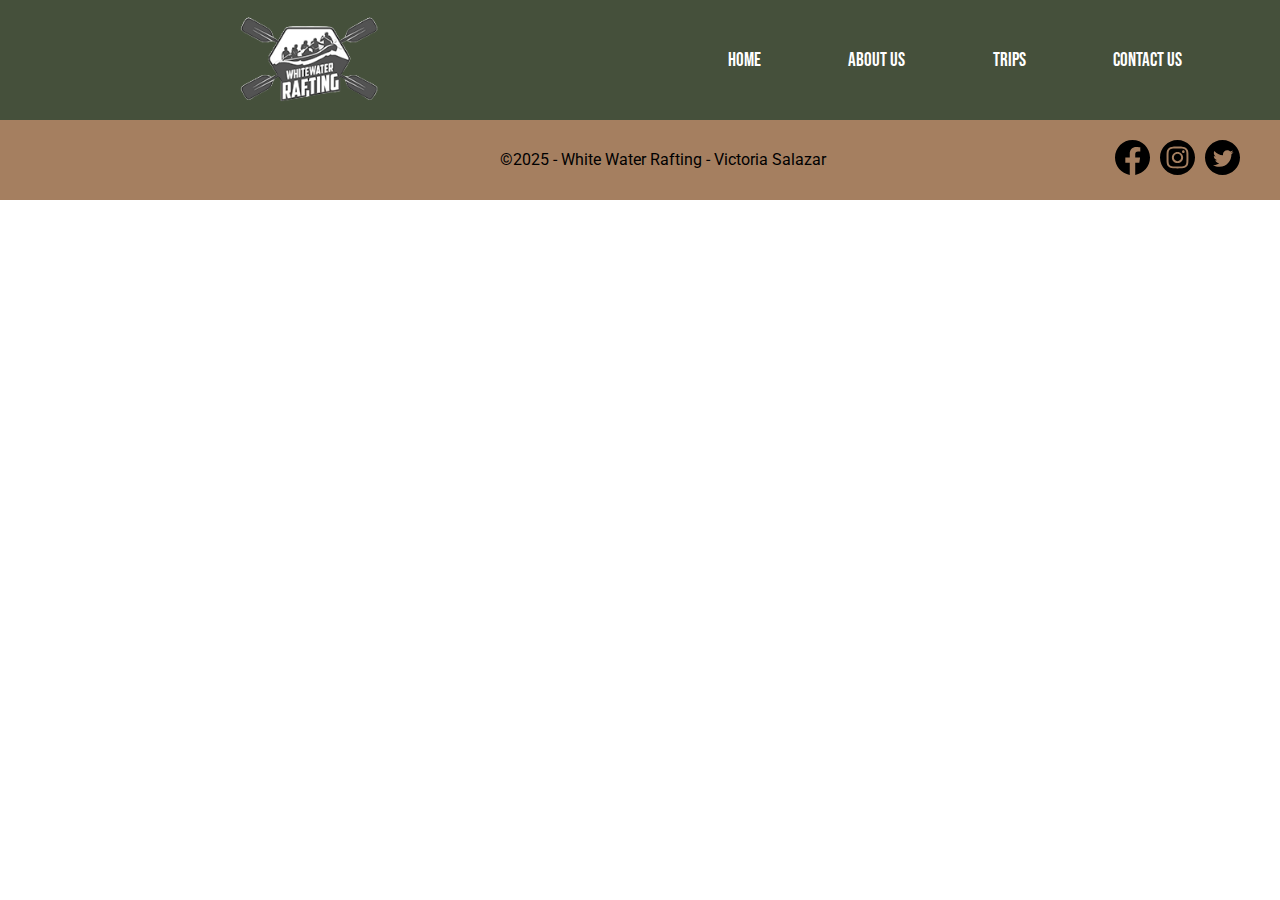
==== wwr/index.html @ c5a94039 "Correct contact page" ====
<!DOCTYPE html>
<html lang="en">
<head>
    <meta charset="UTF-8">
    <meta name="viewport" content="width=device-width, initial-scale=1.0">
    <title>About us - White Water Rafting</title>
    <meta name="description" content="wwr About Us Page">
    <meta name="author" content="Victoria Salazar">
    <link rel="preconnect" href="https://fonts.googleapis.com">
    <link rel="preconnect" href="https://fonts.gstatic.com" crossorigin>
    <link href="https://fonts.googleapis.com/css2?family=Bebas+Neue&family=Roboto:ital,wght@0,100..900;1,100..900&display=swap" rel="stylesheet">
    <link rel="stylesheet" href="styles/rafting.css">
</head>

<body>
    <header>
        <img src="images/logo.png" alt="Logo" width="100">
        <nav>
            <a href="index.html">Home</a>
            <a href="about.html">About Us</a>
            <a href="trips.html">Trips</a>
            <a href="contact.html">Contact Us</a>
        </nav>
    </header>

    <main>
    </main>
</main>
<footer>
    <p>&copy;2025 - White Water Rafting - Victoria Salazar</p>
    <nav class="sociallinks">
        <a href="https://facebook.com">
            <img src="images/facebook-icon.svg" alt="Facebook" width="30">
        </a>
        <a href="https://instagram.com">
            <img src="images/ig-icon.svg" alt="Instagram" width="30">
        </a>
        <a href="https://twitter.com">
            <img src="images/twitter-icon.svg" alt="Twitter" width="30">
        </a>
    </nav>
</footer>
</body>

</html>
---- wwr/styles/rafting.css ----
:root {
        --primary-color: #3B0D11;
        --secondary-color: #45503B;
        --accent1-color: #FFFFFF;
        --accent2-color: #A57F60; 
        --font-title: 'Bebas Neue', sans-serif;
        --font-text: 'Roboto', sans-serif;
}

* {
    margin: 0;
    padding: 0;
    box-sizing: border-box;
}

header {
    display: grid;
	grid-template-columns: 1fr 1fr;
	align-items: center;
	padding: 10px ;
    background-color: var(--secondary-color);
}

header img {
    height: 100px;
    width: auto;
    justify-self: start;
    margin-left: 220px;
}

header nav {
    display: flex;
    justify-content: space-evenly;
    align-items: center;
}

nav a {
    text-decoration: none;      
    color: var(--accent1-color);
    font-size: 120%;
    font-family: var(--font-title);
}

h1 {
    color: var(--accent1-color);
    padding-left: 1rem;
    margin-top: 1rem;
    font-family: var(--font-title);
}

h2 {
    color: var(--primary-color);
    font-family:var(--font-title) ;
    font-size: 2.3rem;
    text-align: center;
    margin-top: 3rem;
}

p {
    /* padding: 0; */
    margin-top: 10px;
    font-family: var(--font-text);
    font-size: 1.1rem;
    line-height: 1.6;
}

.hero {
    position: relative;
    text-align: center;
}
  
.hero img {
    display: block;
    width: 100%;
    height: auto;
}
  
.hero h1 {
    position: absolute;
    top: 15%;
    left: 50%;
    transform: translateX(-50%);
    color: var(--accent1-color);
    font-size: 4.5rem;
    z-index: 2;
    padding: 10px 20px;
}
  
.hero article {
    position: absolute;
    bottom: 10%;
    left: 50%;
    transform: translateX(-50%);
    max-width: 700px;
    background-color: rgba(0, 0, 0, 0.5);
    padding: 20px;
    color: var(--accent1-color);
    z-index: 1;
    display: flex;
    gap: 20px;
    align-items: center;
}
  
.hero article img {
    /* float: right; 
    margin-left: 20px;
    width: 250px;
    height: auto; */
    width: 250px;
    height: auto;
    border-radius: 8px;
}
  
.hero article p {
    text-align: left;
    font-size: 1rem; 
    line-height: 1.6;
    opacity: 0.9;
}

.history {
    display: grid;
    grid-template-columns: 1fr auto 1fr;
    gap: 30px;
    max-width: 1300px;
    margin: 0 auto;
    padding: 20px 20px;
}
  
.history img {
    width: 380px;
    height: auto;
    display: block;
    margin: 0 auto;
}
  
.history p {
    max-width: 500px;
    text-align: left;
    line-height: 1.5;
}
    
.gallery {
    display: flex;
    flex-wrap: wrap;
    justify-content: space-between;
    margin-top: 30px;
    margin-right: 30PX;
    margin-bottom: 50PX;
}

.gallery figure {
    width: 200px;
    height: auto;
    text-align: center;
}

figure {
    font-family: var(--font-text);
}

.gallery img {
    max-width: 100%;
    width: 200px;
    height: auto;
}

footer {
    display: flex;
    justify-content: space-between;
    align-items: center;
    flex-wrap: wrap;
    padding: 20px 40px;
    background-color: var(--accent2-color);
    font-family: var(--font-text);
}
  
footer nav {
    display: flex;
    gap: 15px;
}
  
footer nav a {
    color: inherit;
    text-decoration: none;
    font-size: 0.95rem;
}
  
footer p {
    margin: 0;
    text-align: center;
    flex: 1;
    font-size: 1rem;
    padding-left: 170px;
}
  
.sociallinks {
    display: flex;
    align-items: center;
    gap: 10px;
}
  
.sociallinks a {
    text-decoration: none;
}
  
.sociallinks img {
    width: 35px;
    height: auto;
}

.wireframe a {
  color: black;
  text-decoration: none;
  font-size: 1rem;
  font-weight: bold;
}
  
section {
    margin-left: 70px;
}

.contact-us {
    text-align: center;
    margin-top: 6rem;
    font-size: 3rem;
}
  
.contact-us h1 {
    font-size: 3rem;
    margin-bottom: 20px;
    color:var(--primary-color);
}
  
.contact-us p {
    margin: 10px 0;
    font-size: 1.1rem;
    line-height: 1.6;
}
  
.map {
    display: flex;
    justify-content: center;
    padding: 20px;
}
  
.map iframe {
    width: 100%;
    max-width: 700px;
    height: 400px;
    border: none;
}

section.profiles {
    padding: 40px 20px;
    max-width: 1200px;
    margin: 0 auto;
    text-align: center;
}
  
section.profiles h2 {
    margin-bottom: 40px;
}
  
.employee-grid {
    display: grid;
    grid-template-columns: repeat(auto-fit, minmax(200px, 1fr));
    gap: 40px;
}
  
.employee {
    padding: 20px;
    border-radius: 10px;
    box-shadow: 0 4px 8px rgba(0,0,0,0.1);
    margin-bottom: 60px;
}
  
.employee img {
    width: 100%;
    height: auto;
    border-radius: 50%;
    max-width: 130px;
    margin-bottom: 15px;
}
  
.employee figcaption {
    font-weight: bold;
    font-size: 1.1rem;
    margin-bottom: 5px;
}
 
form {
    background-color: var(--accent1-color);
    padding: 30px;
    max-width: 600px;
    margin: 0 auto;
    border-radius: 12px;
    box-shadow: 0 4px 10px rgba(0, 0, 0, 0.1);
    margin-bottom: 80px;
    align-content: center;
}
  
form h2 {
    text-align: center;
    margin-bottom: 25px;
}
  
label {
    display: block;
    margin-top: 30px;
    font-weight: bold;
    font-family: var(--font-text);
}
  
input[type="text"],
input[type="email"],
textarea {
    width: 100%;
    padding: 10px;
    margin-top: 8px;
    border: 1px solid #ccc;
    border-radius: 4px;
    font-size: 1rem;
}

.radio-group {
    margin-top: 10px;
}
  
.radio-group label {
    display: block;
    font-weight: normal;
    margin-bottom: 5px;
}
  
.checkbox {
    margin-top: 20px;
}
  
button[type="submit"] {
    display: block;
    margin-top: 30px;
    padding: 12px 25px;
    background-color:var(--primary-color);
    color: var(--accent1-color);
    font-size: 1rem;
    border: none;
    border-radius: 5px;
    cursor: pointer;
    width: 100%;
}
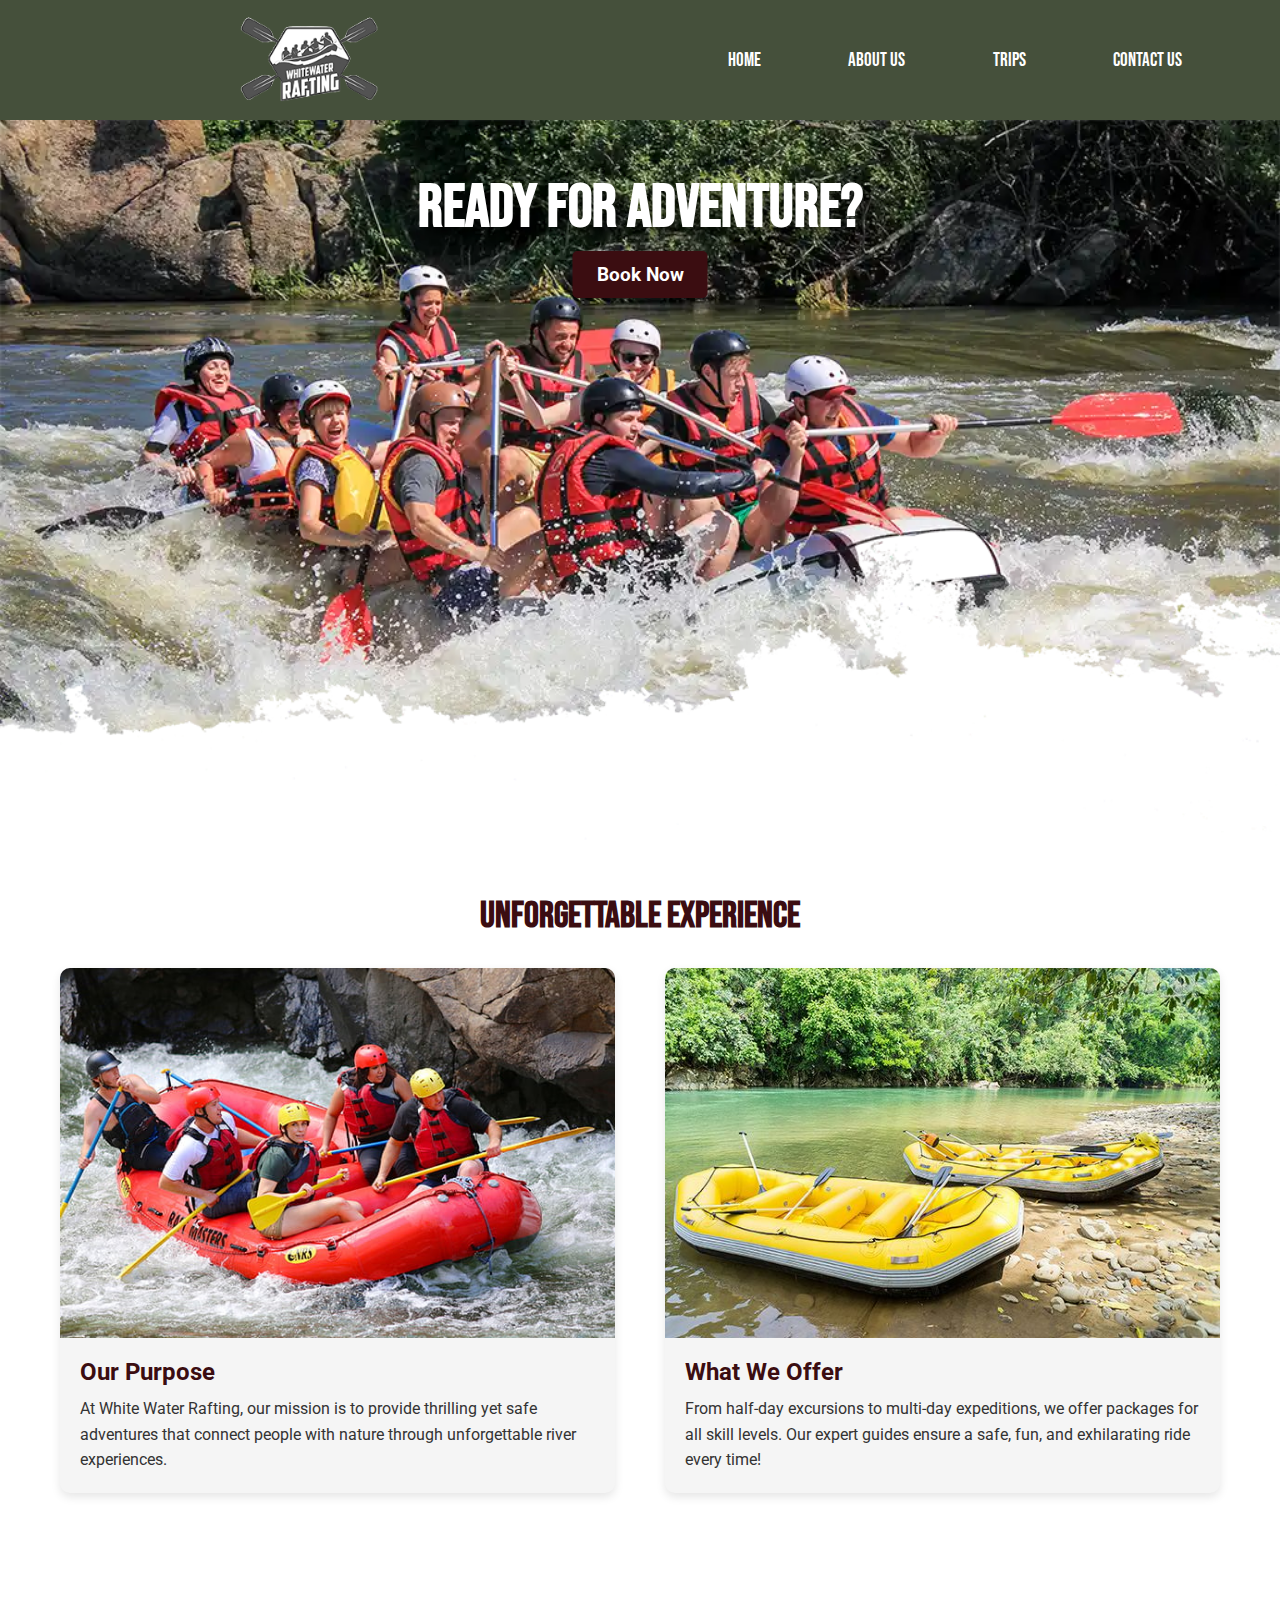
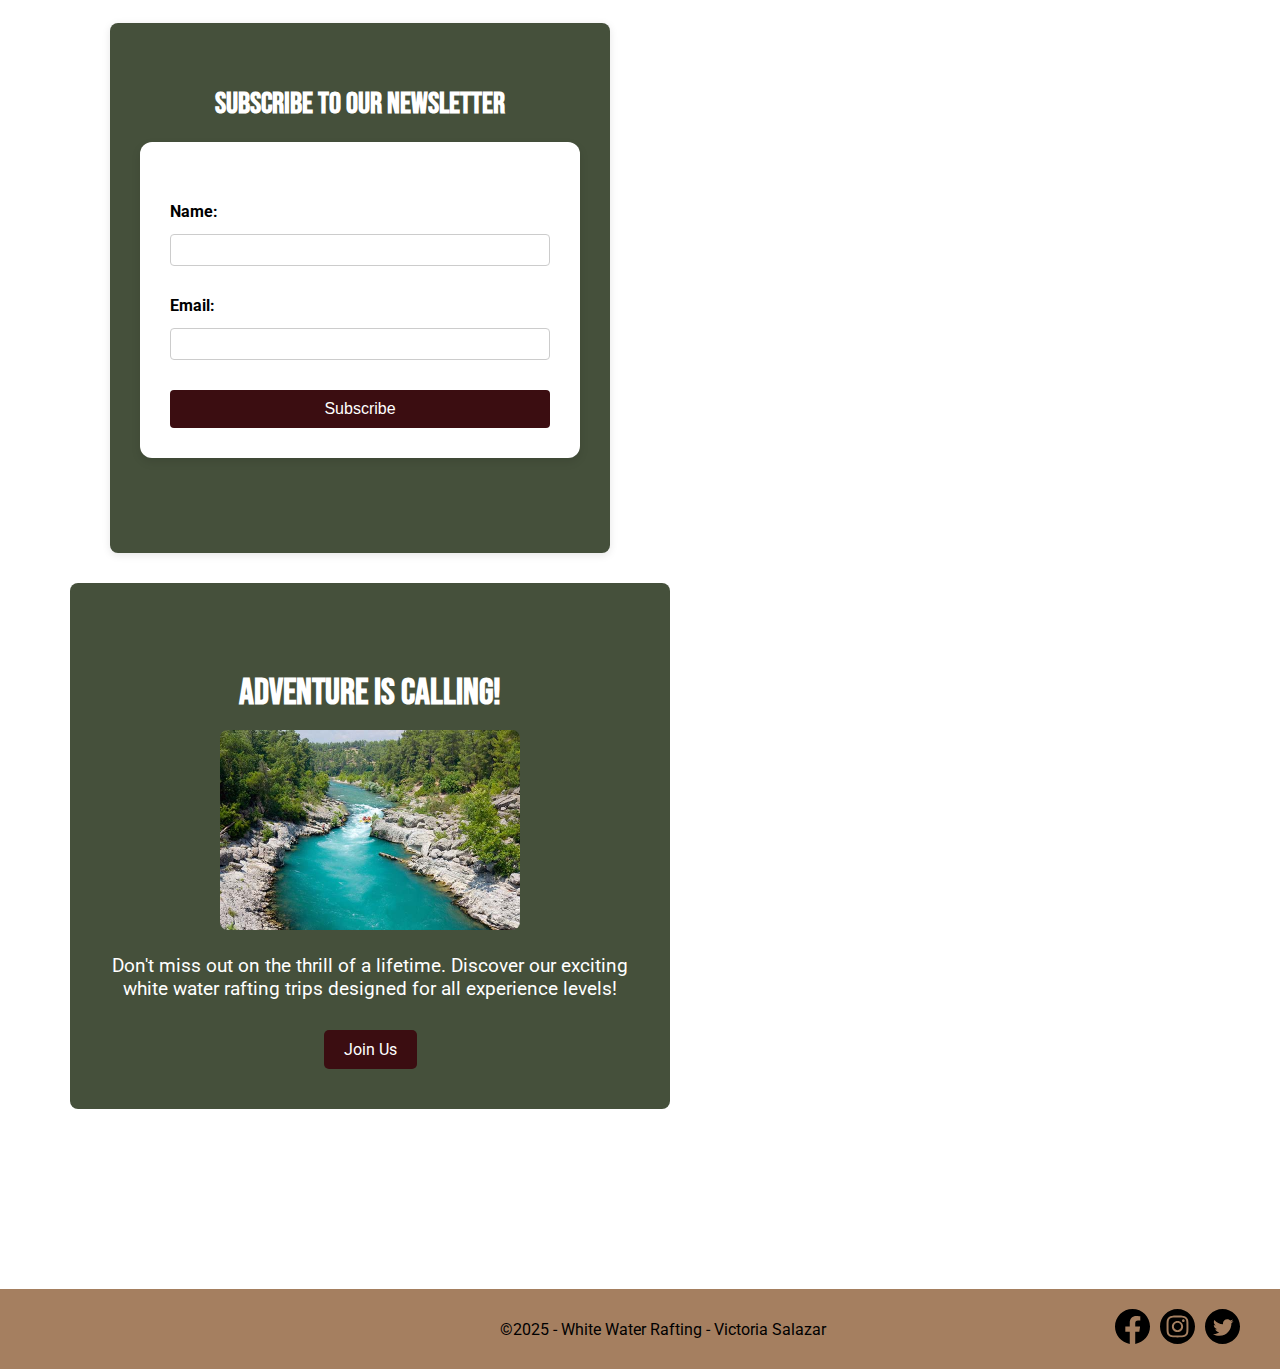
==== commit df2f1789: "updated Home Page" ====
--- a/wwr/index.html
+++ b/wwr/index.html
@@ -3,8 +3,8 @@
 <head>
     <meta charset="UTF-8">
     <meta name="viewport" content="width=device-width, initial-scale=1.0">
-    <title>About us - White Water Rafting</title>
-    <meta name="description" content="wwr About Us Page">
+    <title>Home Page - White Water Rafting</title>
+    <meta name="description" content="wwr Home Page">
     <meta name="author" content="Victoria Salazar">
     <link rel="preconnect" href="https://fonts.googleapis.com">
     <link rel="preconnect" href="https://fonts.gstatic.com" crossorigin>
@@ -24,22 +24,66 @@
     </header>
 
     <main>
+        <div class="hero-home">
+            <img src="images/banner-home.webp" alt="banner">
+            <h1>Ready for Adventure?</h1>
+            <a href="trips.html" class="book-now-btn">Book Now</a>
+        </div>
+
+        <h2>unforgettable Experience</h2>
+        <section class="about-grid">
+            <div class="grid-item">
+              <img src="images/adventure-home.jpg" alt="Rafting mission image">
+              <div class="content">
+                <h3>Our Purpose</h3>
+                <p>At White Water Rafting, our mission is to provide thrilling yet safe adventures that connect people with nature through unforgettable river experiences.</p>
+              </div>
+            </div>
+            <div class="grid-item">
+              <img src="images/equipment-home.jpg" alt="Rafting offerings image">
+              <div class="content">
+                <h3>What We Offer</h3>
+                <p>From half-day excursions to multi-day expeditions, we offer packages for all skill levels. Our expert guides ensure a safe, fun, and exhilarating ride every time!</p>
+              </div>
+            </div>
+        </section>
+        <div class="container">
+            <section class="newsletter">
+                <h2>Subscribe to Our Newsletter</h2>
+
+                <form action="#" method="post">
+                    <label for="name">Name:</label>
+                    <input type="text" id="name" name="name" required>
+          
+                    <label for="email">Email:</label>
+                    <input type="email" id="email" name="email" required>
+          
+                    <button type="submit">Subscribe</button>
+                </form>
+            </section>
+
+            <section class="cta">
+                <h2>Adventure is Calling!</h2>
+                <img src="images/rafting4.jpg" alt="River picture">
+                <p>Don't miss out on the thrill of a lifetime. Discover our exciting white water rafting trips designed for all experience levels!</p>
+                <a href="trips.html" class="cta-button">Join Us</a>
+            </section>
+        </div>
     </main>
-</main>
-<footer>
-    <p>&copy;2025 - White Water Rafting - Victoria Salazar</p>
-    <nav class="sociallinks">
-        <a href="https://facebook.com">
-            <img src="images/facebook-icon.svg" alt="Facebook" width="30">
-        </a>
-        <a href="https://instagram.com">
-            <img src="images/ig-icon.svg" alt="Instagram" width="30">
-        </a>
-        <a href="https://twitter.com">
-            <img src="images/twitter-icon.svg" alt="Twitter" width="30">
-        </a>
-    </nav>
-</footer>
+    <footer>
+        <p>&copy;2025 - White Water Rafting - Victoria Salazar</p>
+        <nav class="sociallinks">
+            <a href="https://facebook.com">
+                <img src="images/facebook-icon.svg" alt="Facebook" width="30">
+            </a>
+            <a href="https://instagram.com">
+                <img src="images/ig-icon.svg" alt="Instagram" width="30">
+            </a>
+            <a href="https://twitter.com">
+                <img src="images/twitter-icon.svg" alt="Twitter" width="30">
+            </a>
+        </nav>
+    </footer>
 </body>
 
 </html>--- a/wwr/styles/rafting.css
+++ b/wwr/styles/rafting.css
@@ -42,9 +42,6 @@
 }
 
 h1 {
-    color: var(--accent1-color);
-    padding-left: 1rem;
-    margin-top: 1rem;
     font-family: var(--font-title);
 }
 
@@ -56,17 +53,11 @@
     margin-top: 3rem;
 }
 
-p {
-    /* padding: 0; */
-    margin-top: 10px;
-    font-family: var(--font-text);
-    font-size: 1.1rem;
-    line-height: 1.6;
-}
-
 .hero {
     position: relative;
     text-align: center;
+    color: var(--accent1-color);
+    font-family: var(--font-title);
 }
   
 .hero img {
@@ -99,6 +90,7 @@
     display: flex;
     gap: 20px;
     align-items: center;
+    font-family: var(--font-text);
 }
   
 .hero article img {
@@ -125,6 +117,9 @@
     max-width: 1300px;
     margin: 0 auto;
     padding: 20px 20px;
+    font-family: var(--font-text);
+    font-size: 1.1rem;
+    line-height: 1.6;
 }
   
 .history img {
@@ -299,7 +294,13 @@
     margin-bottom: 80px;
     align-content: center;
 }
-  
+.purpose-text {
+    display: block;
+    margin-top: 30px;
+    font-weight: bold;
+    font-family: var(--font-text);
+}
+
 form h2 {
     text-align: center;
     margin-bottom: 25px;
@@ -333,10 +334,6 @@
     margin-bottom: 5px;
 }
   
-.checkbox {
-    margin-top: 20px;
-}
-  
 button[type="submit"] {
     display: block;
     margin-top: 30px;
@@ -349,3 +346,184 @@
     cursor: pointer;
     width: 100%;
 }
+
+.hero-home {
+    position: relative;
+    width: 100%;
+    max-height: auto;
+    overflow: hidden;
+}
+  
+.hero-home img {
+    width: 100%;
+    height: auto;
+    display: block;
+    object-fit: cover;
+}
+  
+.hero-home h1 {
+    position: absolute;
+    top: 12%;
+    left: 50%;
+    transform: translate(-50%, -50%);
+    color: var(--accent1-color);
+    font-size: 3.8rem;
+    text-shadow: 8px 8px 10px rgba(0, 0, 0, 0.7);
+    font-family: var(--font-title);
+    margin: 0;
+    padding: 0 1rem;
+    text-align: center;
+}
+
+.book-now-btn {
+    position: absolute;
+    top: 18%;
+    left: 50%;
+    transform: translateX(-50%);
+    background-color: var(--primary-color);
+    color: var(--accent1-color);
+    padding: 12px 24px;
+    font-size: 1.2rem;
+    font-weight: bold;
+    font-family: var(--font-text);
+    text-decoration: none;
+    border-radius: 5px;
+    z-index: 2;
+    transition: background-color 0.3s ease;
+}
+
+.container {
+    display: flex;
+    justify-content: space-between;
+    align-items: flex-start;
+    flex-wrap: wrap;
+    padding: 40px;
+    margin-bottom: 110px;
+}
+
+.newsletter {
+    margin-top: 30px;
+    width: 500px;
+    padding: 15px 30px; 
+    background-color:var(--secondary-color);
+    border-radius: 8px;
+    font-family: var(--font-text);
+    box-shadow: 0 2px 8px rgba(0, 0, 0, 0.1);
+    z-index: 1000;
+}
+  
+.newsletter h2 {
+    text-align: center;
+    font-size: 30px;
+    color: var(--accent1-color, #333);
+    margin-bottom: 20px;
+}
+  
+.newsletter label {
+    display: block;
+    margin-bottom: 5px;
+    font-weight: bold;
+}
+  
+.newsletter input[type="text"],
+.newsletter input[type="email"] {
+    width: 100%;
+    padding: 6px;
+    border: 1px solid #ccc;
+    border-radius: 4px;
+}
+  
+.newsletter button {
+    width: 100%;
+    padding: 10px;
+    background-color: var(--primary-color);
+    border: none;
+    border-radius: 4px;
+    font-size: 1rem;
+    cursor: pointer;
+}
+
+.title-grid {
+    padding-top: 5px;
+}
+
+.about-grid {
+    display: grid;
+    grid-template-columns: repeat(auto-fit, minmax(300px, 1fr));
+    gap: 50px;
+    max-width: 1200px;
+    margin: 30px auto;
+    padding: 0 20px;
+    font-family: var(--font-text);
+    margin-bottom: 60px;
+}
+  
+.grid-item {
+    background-color: #f5f5f5;
+    border-radius: 10px;
+    overflow: hidden;
+    box-shadow: 0 4px 10px rgba(0,0,0,0.1);
+ }
+  
+.grid-item img {
+    width: 100%;
+    height: auto;
+    display: block;
+ }
+  
+.grid-item .content {
+    padding: 20px;
+}
+  
+.grid-item h3 {
+    color: var(--primary-color);
+    margin-bottom: 10px;
+    font-size: 1.5rem;
+}
+  
+.grid-item p {
+    color: #333;
+    line-height: 1.6;
+}
+
+.cta {
+    text-align: center;
+    background-color: var(-);
+    padding: 40px 20px;
+    border-radius: 10px;
+    margin: 30px;
+    max-width: 600px;
+    font-family: var(--font-text, sans-serif);
+    background-color:var(--secondary-color);
+    border-radius: 8px;
+    
+}
+  
+.cta h2 {
+    font-size: 2.3rem;
+    margin-bottom: 15px;
+    color: var(--accent1-color);
+}
+  
+.cta p {
+    font-size: 1.2rem;
+    margin-bottom: 30px;
+    color: var(--accent1-color);
+}
+  
+.cta img {
+    width: 300px;
+    border-radius: 8px;
+    margin-bottom: 20px;
+}
+
+.cta-button {
+    display: inline-block;
+    background-color: var(--primary-color);
+    color: var(--accent1-color);
+    padding: 10px 20px;
+    font-size: 1rem;
+    text-decoration: none;
+    border-radius: 5px;
+    transition: background-color 0.3s ease;
+}
